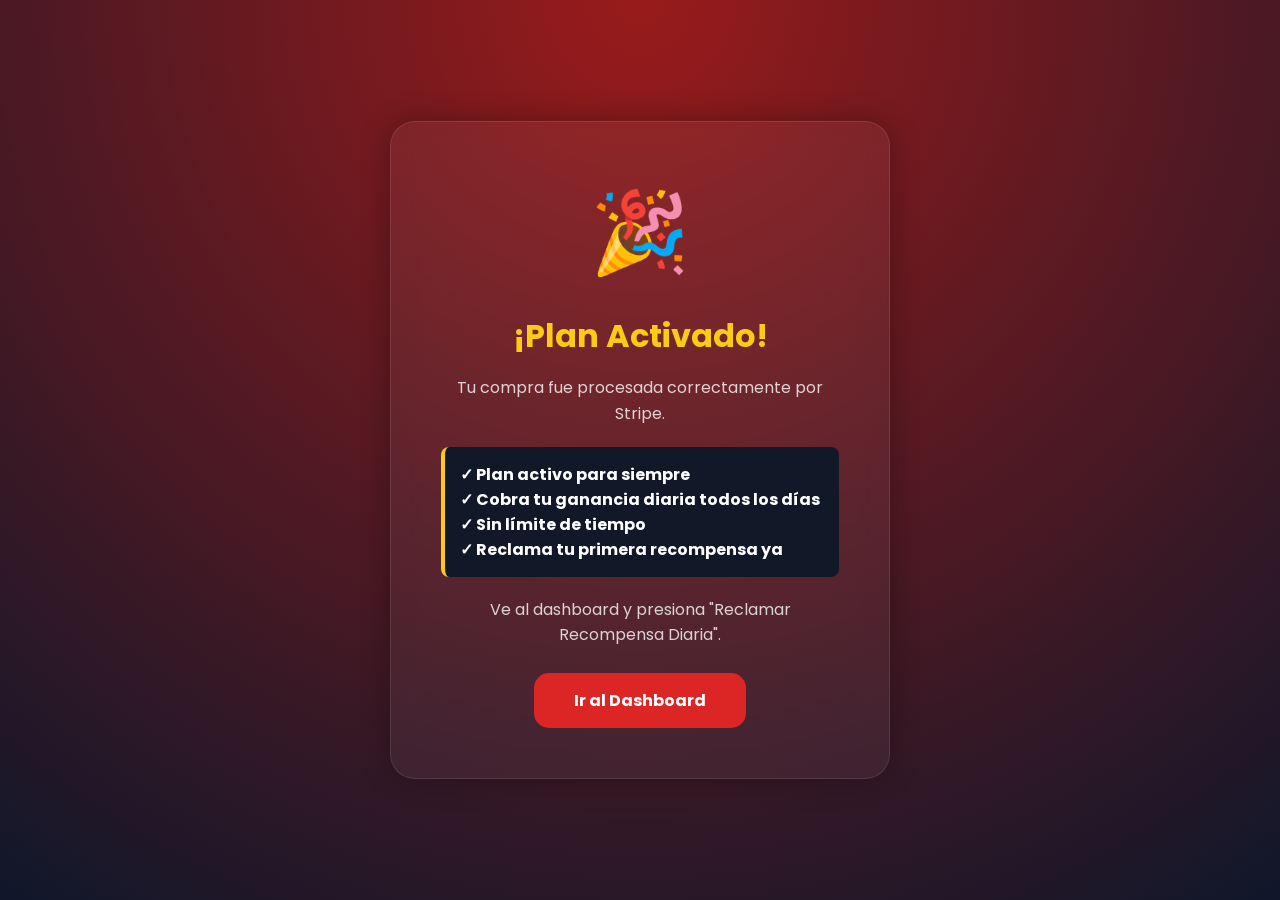
==== templates/compra_exitosa.html @ 966f1ae1 "Add files via upload" ====
<!DOCTYPE html>
<html lang="es">
<head>
    <meta charset="UTF-8">
    <meta name="viewport" content="width=device-width, initial-scale=1.0">
    <title>Compra Exitosa - Zyronexa</title>
    <link href="https://fonts.googleapis.com/css2?family=Poppins:wght@300;400;600;700&display=swap" rel="stylesheet">
    <style>
        * {
            margin: 0;
            padding: 0;
            box-sizing: border-box;
        }
        body {
            font-family: 'Poppins', sans-serif;
            background: #0f172a;
            color: white;
            min-height: 100vh;
            display: flex;
            justify-content: center;
            align-items: center;
            padding: 20px;
        }
        body::before {
            content: '';
            position: fixed;
            width: 100%;
            height: 100%;
            background: radial-gradient(circle at top, #991b1b, #0f172a);
            z-index: -1;
        }
        .container {
            background: rgba(255,255,255,0.05);
            border: 1px solid rgba(255,255,255,0.1);
            backdrop-filter: blur(12px);
            padding: 50px;
            border-radius: 25px;
            box-shadow: 0 0 30px rgba(0,0,0,0.3);
            text-align: center;
            max-width: 500px;
        }
        .icon {
            font-size: 80px;
            margin-bottom: 20px;
        }
        h1 {
            color: #facc15;
            margin-bottom: 15px;
            font-size: 32px;
        }
        p {
            color: rgba(255,255,255,0.8);
            margin-bottom: 15px;
            font-size: 16px;
            line-height: 1.6;
        }
        .info {
            background: #111827;
            border-left: 4px solid #facc15;
            padding: 15px;
            margin: 20px 0;
            text-align: left;
            border-radius: 8px;
        }
        .btn {
            background: #dc2626;
            color: white;
            border: none;
            padding: 15px 40px;
            border-radius: 15px;
            font-size: 16px;
            font-weight: bold;
            cursor: pointer;
            text-decoration: none;
            display: inline-block;
            margin-top: 10px;
            transition: 0.3s;
        }
        .btn:hover {
            background: #b91c1c;
            transform: scale(1.03);
        }
    </style>
</head>
<body>
    <div class="container">
        <div class="icon">🎉</div>
        <h1>¡Plan Activado!</h1>
        <p>Tu compra fue procesada correctamente por Stripe.</p>
        <div class="info">
            <strong>✓ Plan activo para siempre</strong><br>
            <strong>✓ Cobra tu ganancia diaria todos los días</strong><br>
            <strong>✓ Sin límite de tiempo</strong><br>
            <strong>✓ Reclama tu primera recompensa ya</strong>
        </div>
        <p>Ve al dashboard y presiona "Reclamar Recompensa Diaria".</p>
        <a href="/dashboard" class="btn">Ir al Dashboard</a>
    </div>
    <script>
        setTimeout(() => {
            window.location.href = '/dashboard';
        }, 3000);
    </script>
</body>
</html>
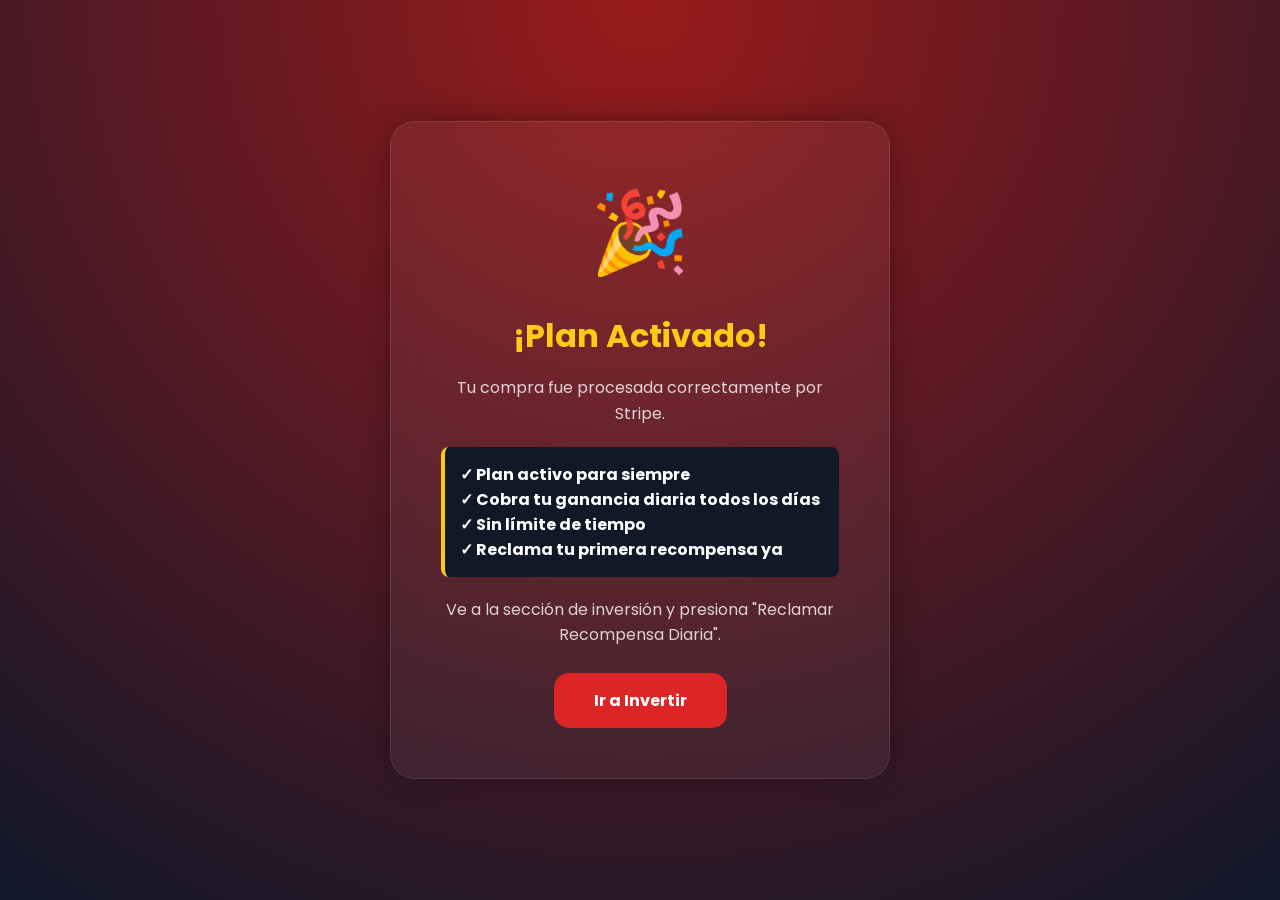
==== commit 81ccbb2e: "Update compra_exitosa.html" ====
--- a/templates/compra_exitosa.html
+++ b/templates/compra_exitosa.html
@@ -93,13 +93,13 @@
             <strong>✓ Sin límite de tiempo</strong><br>
             <strong>✓ Reclama tu primera recompensa ya</strong>
         </div>
-        <p>Ve al dashboard y presiona "Reclamar Recompensa Diaria".</p>
-        <a href="/dashboard" class="btn">Ir al Dashboard</a>
+        <p>Ve a la sección de inversión y presiona "Reclamar Recompensa Diaria".</p>
+        <a href="/home" class="btn">Ir a Invertir</a>
     </div>
     <script>
         setTimeout(() => {
-            window.location.href = '/dashboard';
+            window.location.href = '/home';
         }, 3000);
     </script>
 </body>
-</html>+</html>
